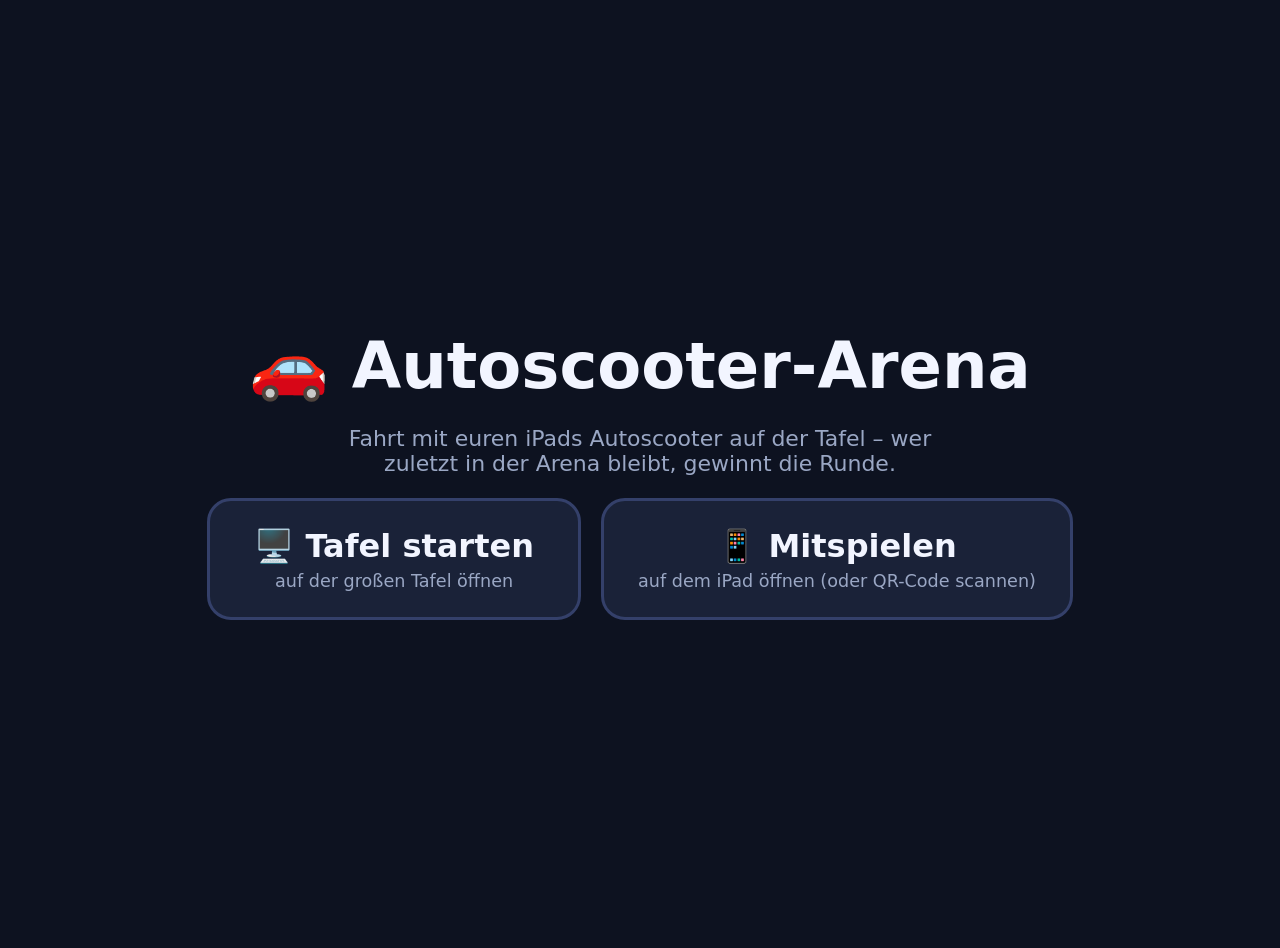
==== index.html @ b79dac61 "Autoscooter-Arena für die ViewSonic-Tafel Co-Authored-By: Claude Sonnet 5.5 <noreply@anthropic.com>" ====
<!doctype html>
<html lang="de">
<head>
<meta charset="utf-8">
<meta name="viewport" content="width=device-width,initial-scale=1">
<title>Autoscooter-Arena</title>
<style>
  :root{--bg:#0d1220;--card:#1a2238;--txt:#f2f5ff;--mute:#9aa7c4}
  html,body{margin:0;height:100%;background:var(--bg);color:var(--txt);font-family:system-ui,-apple-system,sans-serif}
  main{min-height:100%;display:flex;flex-direction:column;align-items:center;justify-content:center;gap:22px;padding:24px;text-align:center}
  h1{margin:0;font-size:clamp(32px,7vw,64px)}
  p{margin:0;color:var(--mute);font-size:clamp(16px,2.5vw,22px);max-width:620px}
  .row{display:flex;gap:20px;flex-wrap:wrap;justify-content:center}
  a{display:block;padding:26px 34px;border-radius:24px;background:var(--card);color:var(--txt);text-decoration:none;
    font-size:clamp(20px,3.5vw,32px);font-weight:800;border:3px solid #34406a;min-width:min(78vw,300px)}
  a small{display:block;font-weight:500;font-size:.55em;color:var(--mute);margin-top:6px}
  a:hover{border-color:#3b82f6}
</style>
</head>
<body>
<main>
  <h1>🚗 Autoscooter-Arena</h1>
  <p>Fahrt mit euren iPads Autoscooter auf der Tafel – wer zuletzt in der Arena bleibt, gewinnt die Runde.</p>
  <div class="row">
    <a href="board.html">🖥️ Tafel starten<small>auf der großen Tafel öffnen</small></a>
    <a href="play.html">📱 Mitspielen<small>auf dem iPad öffnen (oder QR-Code scannen)</small></a>
  </div>
</main>
</body>
</html>
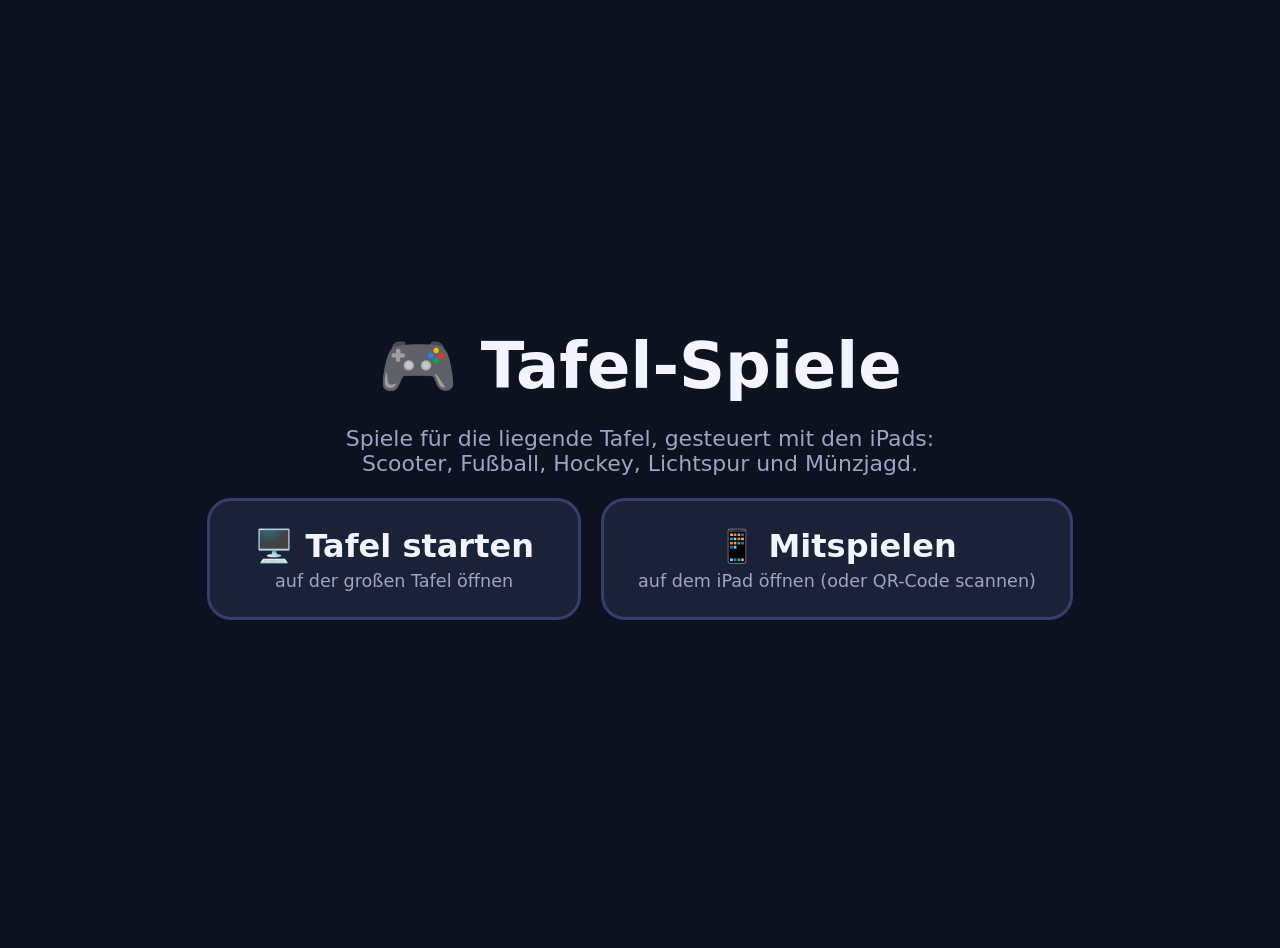
==== commit 2668a254: "Mehrere Spiele: Hockey, Fußball, Lichtspur, Münzjagd; Scooter-Level (Hindernisse, Eis, Löcher) Co-Au" ====
--- a/index.html
+++ b/index.html
@@ -3,7 +3,7 @@
 <head>
 <meta charset="utf-8">
 <meta name="viewport" content="width=device-width,initial-scale=1">
-<title>Autoscooter-Arena</title>
+<title>Tafel-Spiele</title>
 <style>
   :root{--bg:#0d1220;--card:#1a2238;--txt:#f2f5ff;--mute:#9aa7c4}
   html,body{margin:0;height:100%;background:var(--bg);color:var(--txt);font-family:system-ui,-apple-system,sans-serif}
@@ -19,8 +19,8 @@
 </head>
 <body>
 <main>
-  <h1>🚗 Autoscooter-Arena</h1>
-  <p>Fahrt mit euren iPads Autoscooter auf der Tafel – wer zuletzt in der Arena bleibt, gewinnt die Runde.</p>
+  <h1>🎮 Tafel-Spiele</h1>
+  <p>Spiele für die liegende Tafel, gesteuert mit den iPads: Scooter, Fußball, Hockey, Lichtspur und Münzjagd.</p>
   <div class="row">
     <a href="board.html">🖥️ Tafel starten<small>auf der großen Tafel öffnen</small></a>
     <a href="play.html">📱 Mitspielen<small>auf dem iPad öffnen (oder QR-Code scannen)</small></a>
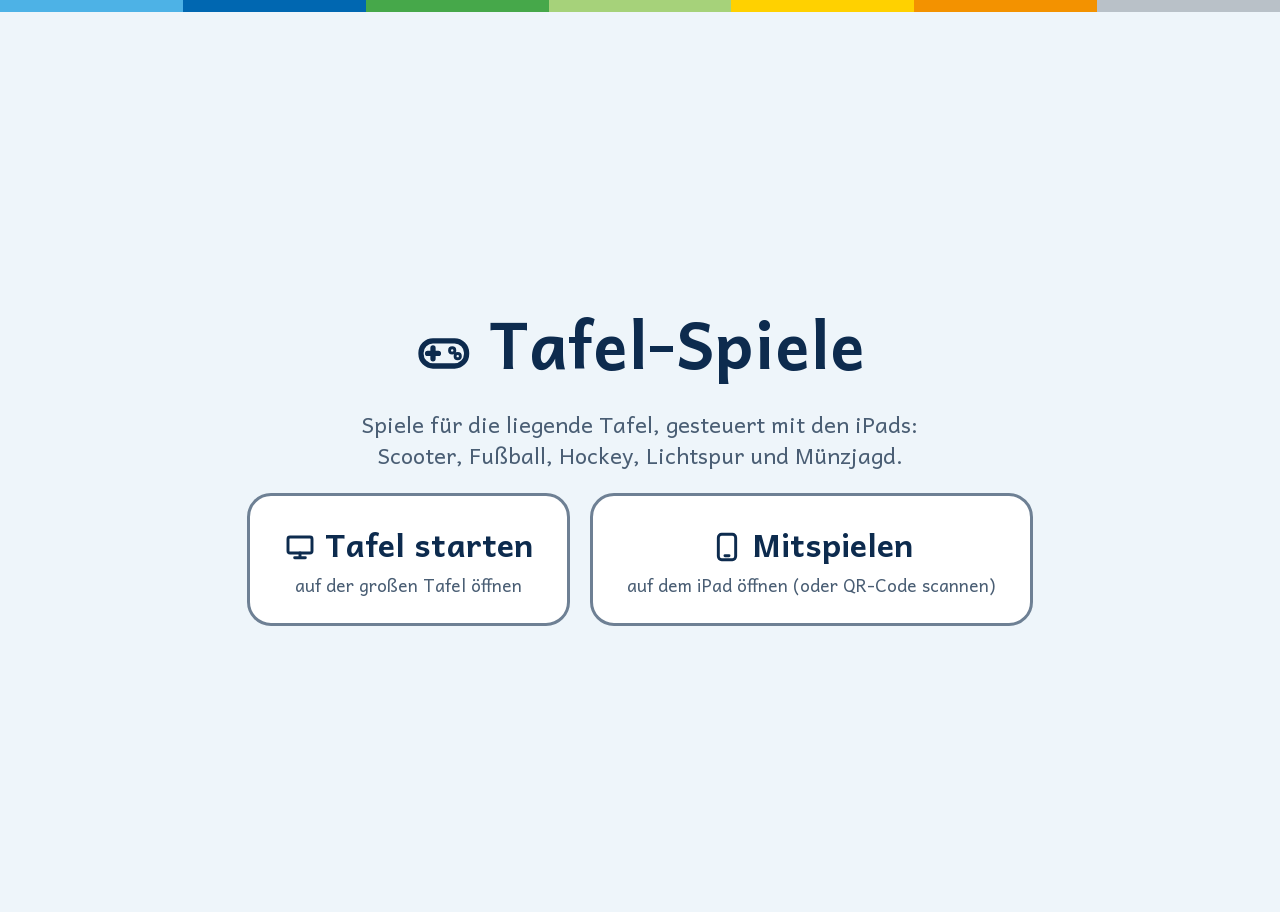
==== commit 6b81a5be: "Menüs und Knöpfe im gemeinsamen Design (v3), Spielfelder unverändert Co-Authored-By: Claude Sonnet 5" ====
--- a/index.html
+++ b/index.html
@@ -4,26 +4,54 @@
 <meta charset="utf-8">
 <meta name="viewport" content="width=device-width,initial-scale=1">
 <title>Tafel-Spiele</title>
+<link rel="stylesheet" href="design.css?v=3">
 <style>
-  :root{--bg:#0d1220;--card:#1a2238;--txt:#f2f5ff;--mute:#9aa7c4}
-  html,body{margin:0;height:100%;background:var(--bg);color:var(--txt);font-family:system-ui,-apple-system,sans-serif}
+@font-face{font-family:"Andika";font-weight:400;font-display:swap;src:url("schriften/andika-400.woff2") format("woff2")}
+@font-face{font-family:"Andika";font-weight:700;font-display:swap;src:url("schriften/andika-700.woff2") format("woff2")}
+.band{display:flex;height:12px;flex:none}
+.band i{flex:1}
+.band i:nth-child(1){background:var(--hellblau)}.band i:nth-child(2){background:var(--blau)}
+.band i:nth-child(3){background:var(--gruen)}.band i:nth-child(4){background:var(--hellgruen)}
+.band i:nth-child(5){background:var(--gelb)}.band i:nth-child(6){background:var(--orange)}
+.band i:nth-child(7){background:var(--silber)}
+.sprite{position:absolute;width:0;height:0;overflow:hidden}
+  :root{--bg:var(--hg);--card:var(--karte);--txt:var(--text);--mute:var(--leise)}
+  html,body{margin:0;height:100%;background:var(--bg);color:var(--txt);font-family:var(--schrift)}
   main{min-height:100%;display:flex;flex-direction:column;align-items:center;justify-content:center;gap:22px;padding:24px;text-align:center}
   h1{margin:0;font-size:clamp(32px,7vw,64px)}
   p{margin:0;color:var(--mute);font-size:clamp(16px,2.5vw,22px);max-width:620px}
   .row{display:flex;gap:20px;flex-wrap:wrap;justify-content:center}
   a{display:block;padding:26px 34px;border-radius:24px;background:var(--card);color:var(--txt);text-decoration:none;
-    font-size:clamp(20px,3.5vw,32px);font-weight:800;border:3px solid #34406a;min-width:min(78vw,300px)}
+    font-size:clamp(20px,3.5vw,32px);font-weight:800;border:3px solid var(--rand);min-width:min(78vw,300px)}
   a small{display:block;font-weight:500;font-size:.55em;color:var(--mute);margin-top:6px}
-  a:hover{border-color:#3b82f6}
+  a:hover{background:var(--hellblau);color:var(--dunkelblau);border-color:var(--dunkelblau)}
+  a:hover small{color:var(--dunkelblau)}
+  a .symbol{width:1em;height:1em}
+  h1 .symbol{width:.9em;height:.9em}
 </style>
 </head>
 <body>
+<svg class="sprite" aria-hidden="true" focusable="false">
+  <symbol id="i-spiel" viewBox="0 0 24 24"><rect x="2.5" y="7" width="19" height="10.5" rx="5"/><path d="M7.5 10v4.5M5.25 12.25h4.5"/><circle cx="15.5" cy="11" r=".6"/><circle cx="17.8" cy="13.4" r=".6"/></symbol>
+  <symbol id="i-tafel" viewBox="0 0 24 24"><rect x="3" y="4.5" width="18" height="12" rx="1.5"/><path d="M8 20h8M12 16.5V20"/></symbol>
+  <symbol id="i-tablet" viewBox="0 0 24 24"><rect x="5.5" y="2.5" width="13" height="19" rx="2.5"/><path d="M10.5 18.5h3"/></symbol>
+  <symbol id="i-joystick" viewBox="0 0 24 24"><circle cx="12" cy="7" r="3.2"/><path d="M12 10.2V15M5 20.5v-2.5h14v2.5z"/></symbol>
+  <symbol id="i-finger" viewBox="0 0 24 24"><path d="M3.5 12h17M7 8.5 3.5 12 7 15.5M17 8.5l3.5 3.5-3.5 3.5"/></symbol>
+  <symbol id="i-haken" viewBox="0 0 24 24"><path d="M4.5 12.5 10 18 19.5 6.5"/></symbol>
+  <symbol id="i-zahnrad" viewBox="0 0 24 24"><circle cx="12" cy="12" r="3.2"/><path d="M12 3v3M12 18v3M3 12h3M18 12h3M5.6 5.6l2.1 2.1M16.3 16.3l2.1 2.1M18.4 5.6l-2.1 2.1M7.7 16.3l-2.1 2.1"/></symbol>
+  <symbol id="i-pfeil-links" viewBox="0 0 24 24"><path d="M19.5 12h-15M11 5.5 4.5 12l6.5 6.5"/></symbol>
+  <symbol id="i-pfeil-rechts" viewBox="0 0 24 24"><path d="M4.5 12h15M13 5.5l6.5 6.5-6.5 6.5"/></symbol>
+  <symbol id="i-pokal" viewBox="0 0 24 24"><path d="M7 4.5h10v5a5 5 0 0 1-10 0zM7 6.5H4v1.5a3 3 0 0 0 3 3M17 6.5h3v1.5a3 3 0 0 1-3 3M12 14.5V18M8.5 20.5h7"/></symbol>
+  <symbol id="i-auge" viewBox="0 0 24 24"><path d="M2.5 12S6 5.5 12 5.5 21.5 12 21.5 12 18 18.5 12 18.5 2.5 12 2.5 12z"/><circle cx="12" cy="12" r="3"/></symbol>
+  <symbol id="i-stern" viewBox="0 0 24 24"><path d="m12 3.5 2.6 5.4 5.9.8-4.3 4.1 1 5.9L12 16.9l-5.2 2.8 1-5.9-4.3-4.1 5.9-.8z"/></symbol>
+</svg>
+<div class="band" aria-hidden="true"><i></i><i></i><i></i><i></i><i></i><i></i><i></i></div>
 <main>
-  <h1>🎮 Tafel-Spiele</h1>
+  <h1><svg class="symbol"><use href="#i-spiel"/></svg> Tafel-Spiele</h1>
   <p>Spiele für die liegende Tafel, gesteuert mit den iPads: Scooter, Fußball, Hockey, Lichtspur und Münzjagd.</p>
   <div class="row">
-    <a href="board.html">🖥️ Tafel starten<small>auf der großen Tafel öffnen</small></a>
-    <a href="play.html">📱 Mitspielen<small>auf dem iPad öffnen (oder QR-Code scannen)</small></a>
+    <a href="board.html"><svg class="symbol"><use href="#i-tafel"/></svg> Tafel starten<small>auf der großen Tafel öffnen</small></a>
+    <a href="play.html"><svg class="symbol"><use href="#i-tablet"/></svg> Mitspielen<small>auf dem iPad öffnen (oder QR-Code scannen)</small></a>
   </div>
 </main>
 </body>
--- a/design.css
+++ b/design.css
@@ -0,0 +1,140 @@
+/* ==========================================================================
+   Gemeinsames Design der Unterrichts-Apps (Förderschule KME)
+   Farben angelehnt an Olympia München 1972 (Otl Aicher):
+   sieben Farben plus Weiß, kein Rot, kein Schwarz. Regeln: DESIGN.md
+   Diese Datei ist in allen Apps gleich. App-eigenes gehört in style.css.
+   Version 3 (Dunkelmodus in Mittelblau)
+   ========================================================================== */
+
+:root {
+  /* Palette */
+  --hellblau:    #4DB2E6;  /* Hauptfarbe, Hauptknopf */
+  --blau:        #0067B1;  /* nur Schrift, Links, Linien, Symbole auf Weiß, nie als Fläche */
+  --gruen:       #46A84A;  /* „Richtig“, Weiter */
+  --hellgruen:   #A6D27A;
+  --gelb:        #FFD100;  /* Hinweis, Markierung, Fokus */
+  --orange:      #F39200;  /* „Schau noch mal“ */
+  --silber:      #B9C1C8;
+  --weiss:       #FFFFFF;
+  --dunkelblau:  #0D2B4E;  /* Schrift statt Schwarz, auf jeder Farbfläche */
+
+  /* Fachfarben als Signal im Stundenplan. Nur als Fläche mit dunkelblauer Schrift.
+     Deutsch ist ein warmes Zinnoberrot, kein Signalrot (4,7 : 1 mit Dunkelblau). */
+  --fach-deutsch: #EF6B45;
+  --fach-mathe:   var(--hellblau);
+
+  /* Akzent der App: Hauptknöpfe, Auswahl. Standard Hellblau, eine App kann ihre Fachfarbe setzen. */
+  --app-akzent:  var(--hellblau);
+
+  /* dunklere Töne für farbige Schrift auf Weiß */
+  --gruen-text:  #1E6B2A;
+  --orange-text: #9A4F00;
+  --gruen-schrift: var(--gruen-text);    /* im Dunkelmodus heller */
+  --orange-schrift: var(--orange-text);
+
+  /* Rollen (wechseln im Dunkelmodus) */
+  --hg:          #EEF5FA;  /* Seitenhintergrund */
+  --karte:       #FFFFFF;  /* Karten, Fenster */
+  --flaeche-2:   #DCE7F0;  /* Reiterleiste, leise Flächen */
+  --auswahl:     #DCEFFA;  /* ausgewählte Karte */
+  --text:        var(--dunkelblau);
+  --leise:       #4A5E74;  /* Nebentext, 6,1 : 1 auf --hg */
+  --linie:       #D5DEE6;  /* Trennlinien (nur Deko) */
+  --rand:        #6E8094;  /* Ränder von Eingabefeldern und Schaltern, mind. 3 : 1 */
+  --akzent-text: var(--blau);
+  --hinweis-text: var(--orange-text);
+
+  /* Schrift */
+  --schrift: "Andika", system-ui, -apple-system, sans-serif;
+  --gr-1: 18px;
+  --gr-2: 22px;
+  --gr-3: 28px;
+  --gr-4: 36px;
+
+  /* Abstände (8er-Raster) */
+  --a-1: 8px;
+  --a-2: 16px;
+  --a-3: 24px;
+  --a-4: 32px;
+
+  /* Formen */
+  --rundung: 12px;
+  --rundung-gross: 20px;
+  --knopf-hoehe: 56px;
+  --rand-breite: 2px;
+
+  color-scheme: light dark;
+}
+
+@media (prefers-color-scheme: dark) {
+  :root {
+    --hg:          #1D4F80;  /* Mittelblau, Text 7,4 : 1 */
+    --karte:       #23598D;
+    --flaeche-2:   #2A6498;
+    --auswahl:     #2F6CA3;
+    --text:        #E8F1F8;
+    --leise:       #D6E7F5;
+    --linie:       #3A80BC;
+    --rand:        #B4D2EC;
+    --akzent-text: #B5E2FC;  /* Hellblau, aufgehellt, damit Schrift auf Mittelblau 4,5 : 1 erreicht */
+    --hinweis-text: #FFC266; /* Orange, aufgehellt */
+    --gruen-schrift: #BFE39A;
+    --orange-schrift: #FFC266;
+  }
+}
+
+/* ---------- Grundlage ---------- */
+*, *::before, *::after { box-sizing: border-box; }
+html, body { margin: 0; }
+body {
+  font-family: var(--schrift);
+  font-size: var(--gr-1);
+  line-height: 1.4;
+  color: var(--text);
+  -webkit-text-size-adjust: 100%;
+}
+button, input, select, textarea { font: inherit; color: inherit; }
+button { cursor: pointer; }
+button:disabled { opacity: 0.45; cursor: not-allowed; }
+a { color: var(--akzent-text); }
+
+/* Fokus-Rahmen für Taster und Tastatur: Gelb innen, Dunkelblau außen, auf jeder Farbe sichtbar */
+:focus-visible {
+  outline: 4px solid var(--gelb);
+  outline-offset: 0;
+  box-shadow: 0 0 0 7px var(--dunkelblau);
+}
+
+/* ---------- Knöpfe ---------- */
+/* Hauptknopf: Hellblau. Alle Knöpfe mit dunkelblauer Schrift, flach, ohne Schatten. */
+.knopf {
+  display: inline-flex; align-items: center; justify-content: center; gap: var(--a-1);
+  min-height: var(--knopf-hoehe);
+  padding: 0 var(--a-3);
+  border: var(--rand-breite) solid transparent;
+  border-radius: var(--rundung);
+  background: var(--app-akzent); color: var(--dunkelblau);
+  font-weight: 700; text-decoration: none;
+}
+.knopf.leise   { background: var(--karte); color: var(--text); border-color: var(--rand); }
+.knopf.gruen   { background: var(--gruen); }
+.knopf.gelb    { background: var(--gelb); }
+.knopf.orange  { background: var(--orange); }
+
+/* Symbole: eigene Linien-SVGs, Farbe = Schriftfarbe */
+.symbol {
+  width: 1.2em; height: 1.2em; flex: none; vertical-align: -0.2em;
+  fill: none; stroke: currentColor; stroke-width: 2.2; stroke-linecap: round; stroke-linejoin: round;
+}
+
+/* ---------- Ruhige Bewegung, wenn das iPad es so eingestellt hat ----------
+   Langsame Anzeigen, die etwas bedeuten (z. B. ein ablaufender Zeitbalken),
+   bekommen die Klasse .bewegung-erlaubt und laufen weiter. */
+@media (prefers-reduced-motion: reduce) {
+  *:not(.bewegung-erlaubt), *::before, *::after {
+    animation-duration: 0.01ms !important;
+    animation-iteration-count: 1 !important;
+    transition-duration: 0.01ms !important;
+    scroll-behavior: auto !important;
+  }
+}
